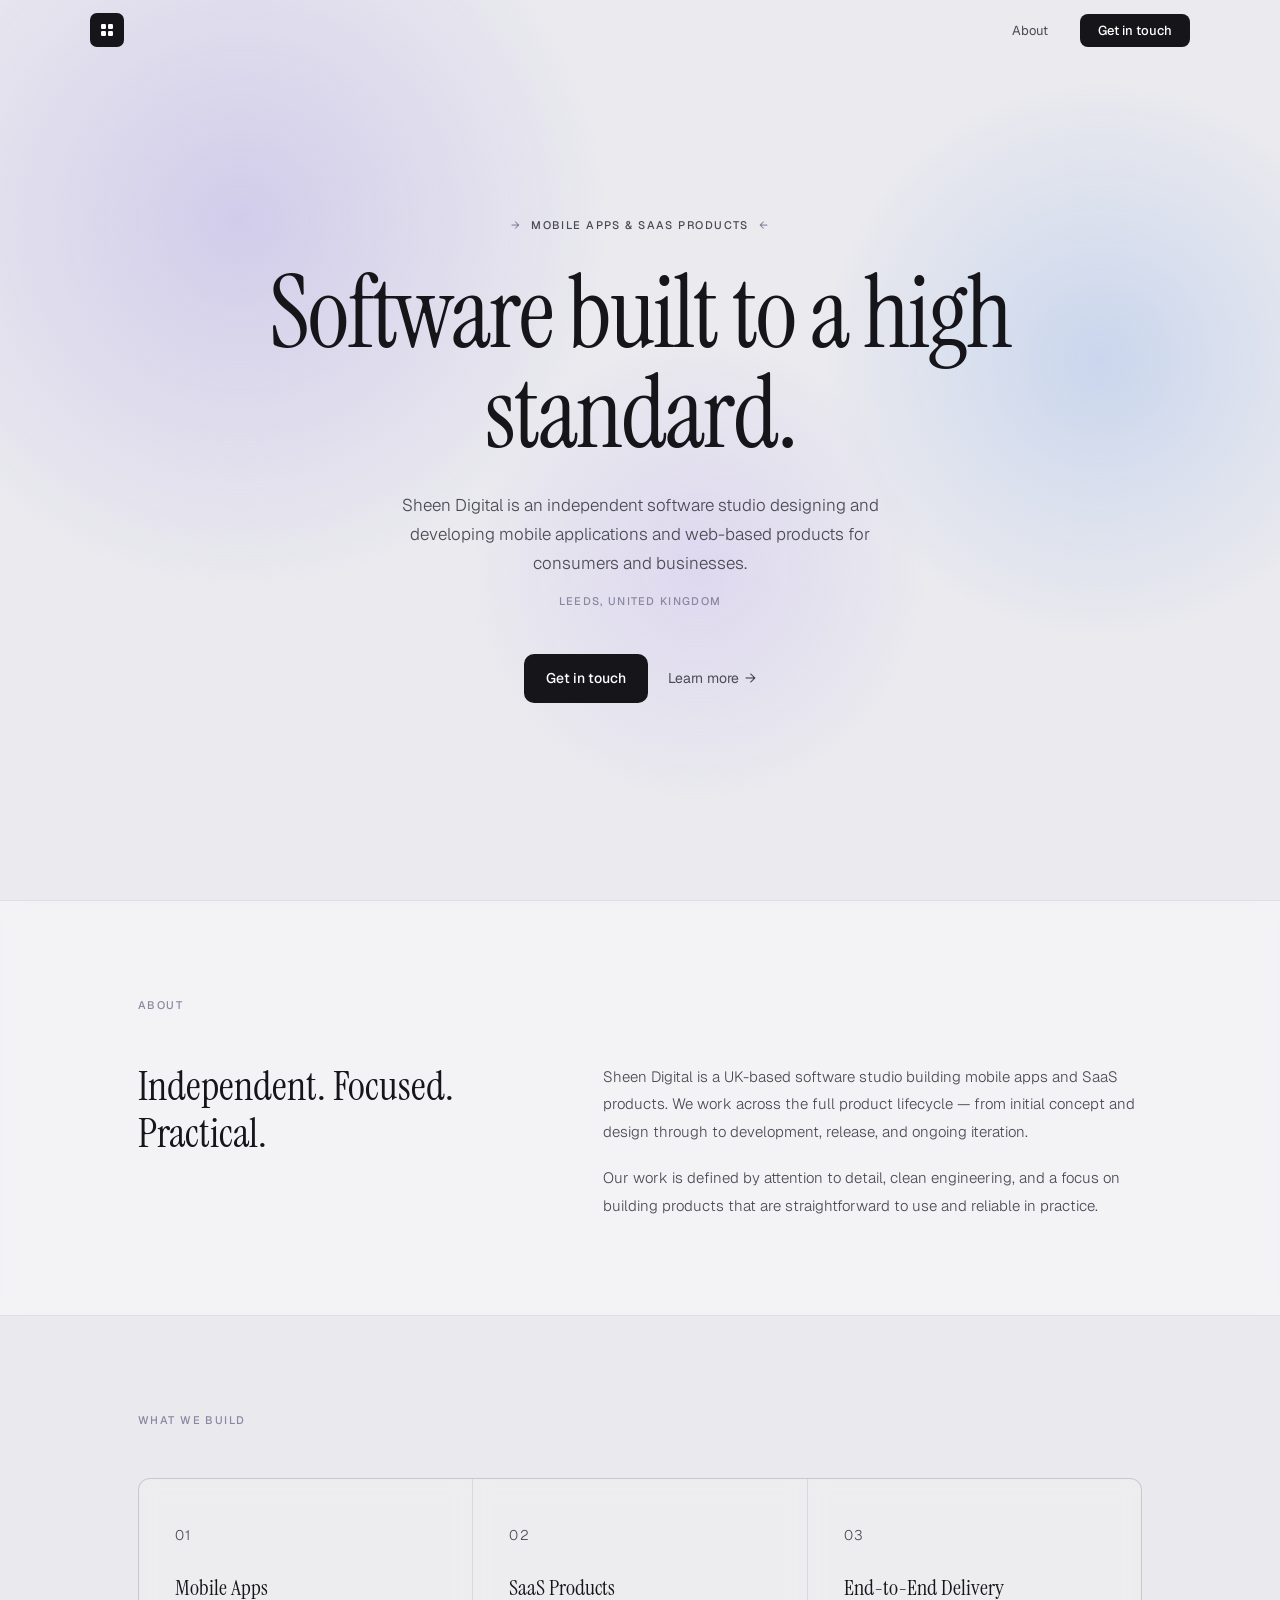
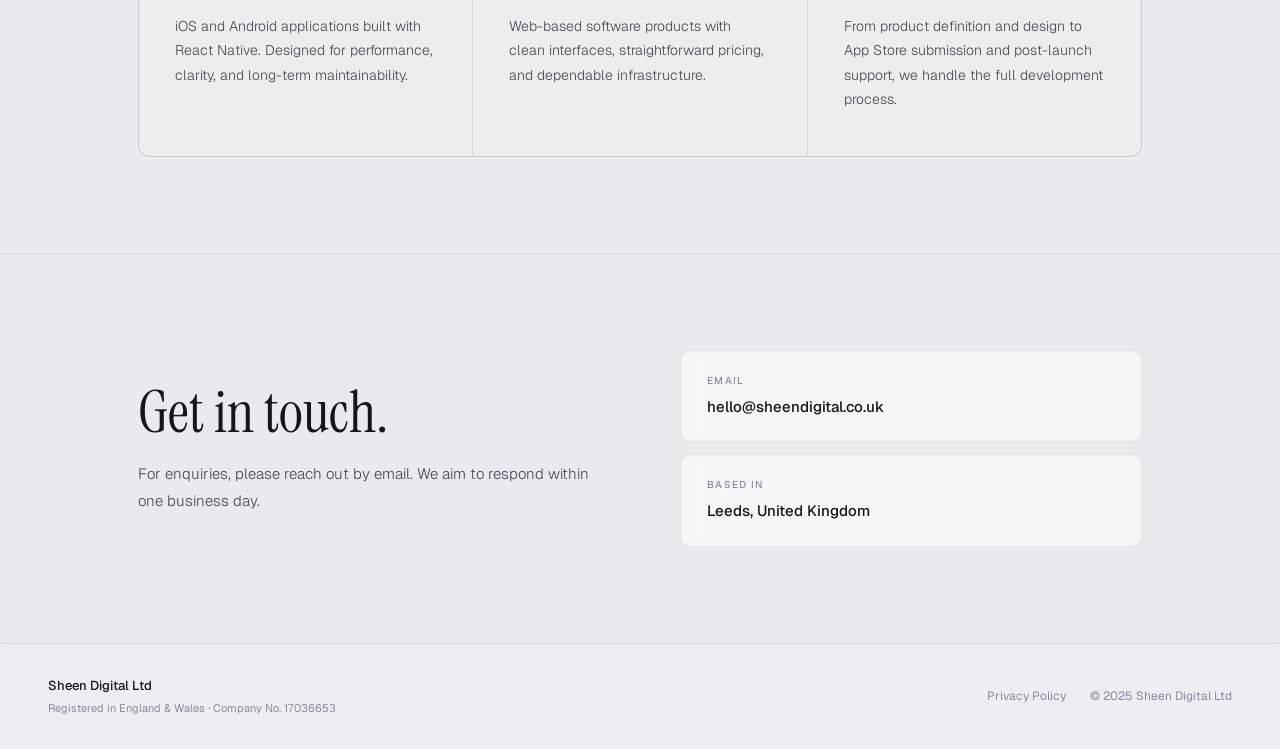
==== index.html @ 5488a58e "Initial commit: Sheen Digital company website and privacy policy Co-Authored-By: Claude Opus 4.6 <no" ====
<!doctype html>
<html lang="en">
  <head>
    <meta charset="UTF-8" />
    <meta name="viewport" content="width=device-width, initial-scale=1.0" />
    <title>Sheen Digital Ltd</title>
    <link rel="preconnect" href="https://fonts.googleapis.com" />
    <link rel="preconnect" href="https://fonts.gstatic.com" crossorigin />
    <link
      href="https://fonts.googleapis.com/css2?family=Instrument+Serif:ital@0;1&family=Geist:wght@300;400;500;600&display=swap"
      rel="stylesheet"
    />
    <style>
      *,
      *::before,
      *::after {
        box-sizing: border-box;
        margin: 0;
        padding: 0;
      }

      :root {
        --ink: #16161a;
        --ink-mid: #4a4a55;
        --ink-muted: #8888a0;
        --line: rgba(0, 0, 0, 0.08);
        --bg: #e9e9ee;
      }

      html {
        scroll-behavior: smooth;
      }

      body {
        font-family: "Geist", sans-serif;
        background: var(--bg);
        color: var(--ink);
        font-size: 16px;
        line-height: 1.6;
        -webkit-font-smoothing: antialiased;
        overflow-x: hidden;
      }

      /* ── GRADIENT BACKGROUND ── */
      .bg-canvas {
        position: fixed;
        inset: 0;
        z-index: 0;
        pointer-events: none;
        background: #eaeaef;
      }

      .bg-blob-1 {
        position: absolute;
        width: 800px;
        height: 800px;
        border-radius: 50%;
        background: radial-gradient(
          ellipse,
          rgba(185, 175, 230, 0.5) 0%,
          transparent 65%
        );
        top: -180px;
        left: -160px;
        filter: blur(1px);
      }

      .bg-blob-2 {
        position: absolute;
        width: 600px;
        height: 600px;
        border-radius: 50%;
        background: radial-gradient(
          ellipse,
          rgba(155, 185, 235, 0.4) 0%,
          transparent 65%
        );
        top: 60px;
        right: -120px;
        filter: blur(1px);
      }

      .bg-blob-3 {
        position: absolute;
        width: 500px;
        height: 500px;
        border-radius: 50%;
        background: radial-gradient(
          ellipse,
          rgba(195, 175, 240, 0.3) 0%,
          transparent 65%
        );
        bottom: 80px;
        left: 35%;
        filter: blur(1px);
      }

      /* ── PAGE WRAPPER ── */
      .page {
        position: relative;
        z-index: 1;
      }

      /* ── NAV ── */
      nav {
        position: fixed;
        top: 0;
        left: 0;
        right: 0;
        z-index: 100;
        display: flex;
        align-items: center;
        justify-content: center;
        height: 60px;
        padding: 0 48px;
      }

      .nav-inner {
        width: 100%;
        max-width: 1100px;
        display: flex;
        align-items: center;
        justify-content: space-between;
      }

      .nav-logo {
        display: flex;
        align-items: center;
        justify-content: center;
        width: 34px;
        height: 34px;
        background: var(--ink);
        border-radius: 7px;
        text-decoration: none;
        flex-shrink: 0;
      }

      .nav-logo svg {
        width: 14px;
        height: 14px;
        fill: white;
      }

      .nav-links {
        display: flex;
        align-items: center;
        gap: 32px;
        list-style: none;
      }

      .nav-links a {
        font-size: 13px;
        font-weight: 400;
        color: var(--ink-mid);
        text-decoration: none;
        transition: color 0.2s;
      }

      .nav-links a:hover {
        color: var(--ink);
      }

      .nav-cta {
        font-size: 13px !important;
        font-weight: 500 !important;
        color: white !important;
        background: var(--ink);
        padding: 8px 18px;
        border-radius: 8px;
        transition: background 0.2s !important;
      }

      .nav-cta:hover {
        background: #2d2d36 !important;
      }

      /* ── HERO ── */
      .hero {
        min-height: 100vh;
        display: flex;
        flex-direction: column;
        align-items: center;
        justify-content: center;
        text-align: center;
        padding: 80px 24px 60px;
      }

      .hero-eyebrow {
        display: inline-flex;
        align-items: center;
        gap: 10px;
        font-size: 11px;
        font-weight: 500;
        letter-spacing: 0.13em;
        text-transform: uppercase;
        color: var(--ink-mid);
        margin-bottom: 28px;
      }

      .eyebrow-arrow {
        color: var(--ink-muted);
      }

      .hero h1 {
        font-family: "Instrument Serif", serif;
        font-weight: 400;
        font-size: clamp(52px, 8.5vw, 100px);
        line-height: 1;
        letter-spacing: -0.02em;
        color: var(--ink);
        max-width: 780px;
        margin-bottom: 28px;
      }

      .hero-sub {
        font-size: 17px;
        font-weight: 300;
        color: var(--ink-mid);
        max-width: 500px;
        line-height: 1.72;
        margin-bottom: 14px;
      }

      .hero-tag {
        font-size: 11px;
        font-weight: 500;
        letter-spacing: 0.12em;
        text-transform: uppercase;
        color: var(--ink-muted);
        margin-bottom: 44px;
      }

      .hero-actions {
        display: flex;
        align-items: center;
        gap: 20px;
        flex-wrap: wrap;
        justify-content: center;
      }

      .btn-primary {
        display: inline-flex;
        align-items: center;
        gap: 10px;
        font-family: "Geist", sans-serif;
        font-size: 14px;
        font-weight: 500;
        color: white;
        background: var(--ink);
        padding: 13px 22px;
        border-radius: 10px;
        text-decoration: none;
        transition: background 0.2s;
      }

      .btn-primary:hover {
        background: #2d2d36;
      }

      .btn-ghost {
        display: inline-flex;
        align-items: center;
        gap: 6px;
        font-size: 14px;
        font-weight: 400;
        color: var(--ink-mid);
        text-decoration: none;
        transition: color 0.2s;
      }

      .btn-ghost::after {
        content: "→";
        transition: transform 0.2s;
      }

      .btn-ghost:hover {
        color: var(--ink);
      }
      .btn-ghost:hover::after {
        transform: translateX(3px);
      }

      /* ── SHARED ── */
      .section-wrap {
        max-width: 1100px;
        margin: 0 auto;
        padding: 96px 48px;
      }

      .section-tag {
        font-size: 11px;
        font-weight: 500;
        letter-spacing: 0.13em;
        text-transform: uppercase;
        color: var(--ink-muted);
        margin-bottom: 48px;
      }

      /* ── ABOUT ── */
      .about-band {
        background: rgba(255, 255, 255, 0.45);
        border-top: 1px solid var(--line);
        border-bottom: 1px solid var(--line);
        backdrop-filter: blur(10px);
      }

      .about-grid {
        display: grid;
        grid-template-columns: 5fr 7fr;
        gap: 80px;
        align-items: start;
      }

      .about-grid h2 {
        font-family: "Instrument Serif", serif;
        font-weight: 400;
        font-size: clamp(28px, 3.2vw, 42px);
        line-height: 1.15;
        color: var(--ink);
      }

      .about-body p {
        font-size: 15px;
        font-weight: 300;
        color: var(--ink-mid);
        line-height: 1.85;
        margin-bottom: 18px;
      }

      .about-body p:last-child {
        margin-bottom: 0;
      }

      /* ── SERVICES ── */
      .services-grid {
        display: grid;
        grid-template-columns: repeat(3, 1fr);
        gap: 1px;
        background: rgba(0, 0, 0, 0.07);
        border: 1px solid rgba(0, 0, 0, 0.07);
        border-radius: 12px;
        overflow: hidden;
        margin-top: 44px;
      }

      .service-card {
        background: rgba(255, 255, 255, 0.55);
        padding: 44px 36px;
        transition: background 0.25s;
        backdrop-filter: blur(8px);
      }

      .service-card:hover {
        background: rgba(255, 255, 255, 0.82);
      }

      .service-num {
        font-size: 11px;
        font-weight: 500;
        letter-spacing: 0.1em;
        color: var(--ink-muted);
        margin-bottom: 28px;
      }

      .service-card h3 {
        font-family: "Instrument Serif", serif;
        font-weight: 400;
        font-size: 22px;
        color: var(--ink);
        margin-bottom: 12px;
        line-height: 1.2;
      }

      .service-card p {
        font-size: 14px;
        font-weight: 300;
        color: var(--ink-mid);
        line-height: 1.75;
      }

      /* ── CONTACT ── */
      .contact-band {
        border-top: 1px solid var(--line);
      }

      .contact-inner {
        max-width: 1100px;
        margin: 0 auto;
        padding: 96px 48px;
        display: grid;
        grid-template-columns: 1fr 1fr;
        gap: 80px;
        align-items: center;
      }

      .contact-left h2 {
        font-family: "Instrument Serif", serif;
        font-weight: 400;
        font-size: clamp(36px, 4.5vw, 58px);
        line-height: 1.05;
        color: var(--ink);
        margin-bottom: 18px;
      }

      .contact-left p {
        font-size: 15px;
        font-weight: 300;
        color: var(--ink-mid);
        line-height: 1.75;
      }

      .contact-cards {
        display: flex;
        flex-direction: column;
        gap: 12px;
      }

      .contact-card {
        background: rgba(255, 255, 255, 0.6);
        border: 1px solid var(--line);
        border-radius: 10px;
        padding: 22px 26px;
        backdrop-filter: blur(8px);
      }

      .contact-card-label {
        font-size: 10px;
        font-weight: 500;
        letter-spacing: 0.13em;
        text-transform: uppercase;
        color: var(--ink-muted);
        margin-bottom: 5px;
      }

      .contact-card-value {
        font-size: 15px;
        font-weight: 500;
        color: var(--ink);
        text-decoration: none;
        transition: color 0.2s;
      }

      .contact-card-value:hover {
        color: var(--ink-mid);
      }

      /* ── FOOTER ── */
      footer {
        border-top: 1px solid var(--line);
        padding: 32px 48px;
        display: flex;
        align-items: center;
        justify-content: space-between;
        gap: 20px;
        flex-wrap: wrap;
        background: rgba(255, 255, 255, 0.25);
        backdrop-filter: blur(8px);
      }

      .footer-left {
        display: flex;
        flex-direction: column;
        gap: 3px;
      }

      .footer-name {
        font-size: 13px;
        font-weight: 500;
        color: var(--ink);
      }

      .footer-reg {
        font-size: 11px;
        color: var(--ink-muted);
      }

      .footer-right {
        display: flex;
        align-items: center;
        gap: 24px;
      }

      .footer-right a {
        font-size: 12px;
        color: var(--ink-muted);
        text-decoration: none;
        transition: color 0.2s;
      }

      .footer-right a:hover {
        color: var(--ink);
      }

      .footer-copy {
        font-size: 12px;
        color: var(--ink-muted);
      }

      /* ── ANIMATIONS ── */
      @keyframes fadeUp {
        from {
          opacity: 0;
          transform: translateY(14px);
        }
        to {
          opacity: 1;
          transform: translateY(0);
        }
      }

      .hero-eyebrow {
        animation: fadeUp 0.55s ease both 0s;
      }
      .hero h1 {
        animation: fadeUp 0.55s ease both 0.1s;
      }
      .hero-sub {
        animation: fadeUp 0.55s ease both 0.2s;
      }
      .hero-tag {
        animation: fadeUp 0.55s ease both 0.25s;
      }
      .hero-actions {
        animation: fadeUp 0.55s ease both 0.3s;
      }

      /* ── RESPONSIVE ── */
      @media (max-width: 800px) {
        nav {
          padding: 0 20px;
        }
        .nav-links li:not(:last-child) {
          display: none;
        }

        .section-wrap {
          padding: 68px 24px;
        }

        .about-grid {
          grid-template-columns: 1fr;
          gap: 28px;
        }

        .services-grid {
          grid-template-columns: 1fr;
          border-radius: 10px;
        }

        .contact-inner {
          grid-template-columns: 1fr;
          gap: 36px;
          padding: 68px 24px;
        }

        footer {
          padding: 28px 24px;
          flex-direction: column;
          align-items: flex-start;
        }
      }
    </style>
  </head>
  <body>
    <!-- GRADIENT BACKGROUND -->
    <div class="bg-canvas">
      <div class="bg-blob-1"></div>
      <div class="bg-blob-2"></div>
      <div class="bg-blob-3"></div>
    </div>

    <div class="page">
      <!-- NAV -->
      <nav>
        <div class="nav-inner">
          <a href="#" class="nav-logo" aria-label="Sheen Digital">
            <svg viewBox="0 0 14 14" xmlns="http://www.w3.org/2000/svg">
              <rect x="1" y="1" width="5" height="5" rx="1.2" />
              <rect x="8" y="1" width="5" height="5" rx="1.2" />
              <rect x="1" y="8" width="5" height="5" rx="1.2" />
              <rect x="8" y="8" width="5" height="5" rx="1.2" />
            </svg>
          </a>
          <ul class="nav-links">
            <li><a href="#about">About</a></li>
            <li><a href="#contact" class="nav-cta">Get in touch</a></li>
          </ul>
        </div>
      </nav>

      <!-- HERO -->
      <section class="hero">
        <p class="hero-eyebrow">
          <span class="eyebrow-arrow">→</span>
          Mobile Apps &amp; SaaS Products
          <span class="eyebrow-arrow">←</span>
        </p>
        <h1>Software built to a high standard.</h1>
        <p class="hero-sub">
          Sheen Digital is an independent software studio designing and
          developing mobile applications and web-based products for consumers
          and businesses.
        </p>
        <p class="hero-tag">Leeds, United Kingdom</p>
        <div class="hero-actions">
          <a href="#contact" class="btn-primary">Get in touch</a>
          <a href="#about" class="btn-ghost">Learn more</a>
        </div>
      </section>

      <!-- ABOUT -->
      <div class="about-band" id="about">
        <div class="section-wrap">
          <p class="section-tag">About</p>
          <div class="about-grid">
            <h2>Independent. Focused. Practical.</h2>
            <div class="about-body">
              <p>
                Sheen Digital is a UK-based software studio building mobile apps
                and SaaS products. We work across the full product lifecycle —
                from initial concept and design through to development, release,
                and ongoing iteration.
              </p>
              <p>
                Our work is defined by attention to detail, clean engineering,
                and a focus on building products that are straightforward to use
                and reliable in practice.
              </p>
            </div>
          </div>
        </div>
      </div>

      <!-- SERVICES -->
      <div class="section-wrap">
        <p class="section-tag">What we build</p>
        <div class="services-grid">
          <div class="service-card">
            <p class="service-num">01</p>
            <h3>Mobile Apps</h3>
            <p>
              iOS and Android applications built with React Native. Designed for
              performance, clarity, and long-term maintainability.
            </p>
          </div>
          <div class="service-card">
            <p class="service-num">02</p>
            <h3>SaaS Products</h3>
            <p>
              Web-based software products with clean interfaces, straightforward
              pricing, and dependable infrastructure.
            </p>
          </div>
          <div class="service-card">
            <p class="service-num">03</p>
            <h3>End-to-End Delivery</h3>
            <p>
              From product definition and design to App Store submission and
              post-launch support, we handle the full development process.
            </p>
          </div>
        </div>
      </div>

      <!-- CONTACT -->
      <div class="contact-band" id="contact">
        <div class="contact-inner">
          <div class="contact-left">
            <h2>Get in touch.</h2>
            <p>
              For enquiries, please reach out by email. We aim to respond within
              one business day.
            </p>
          </div>
          <div class="contact-cards">
            <div class="contact-card">
              <p class="contact-card-label">Email</p>
              <a
                href="mailto:hello@sheendigital.co.uk"
                class="contact-card-value"
                >hello@sheendigital.co.uk</a
              >
            </div>
            <div class="contact-card">
              <p class="contact-card-label">Based in</p>
              <span class="contact-card-value">Leeds, United Kingdom</span>
            </div>
          </div>
        </div>
      </div>

      <!-- FOOTER -->
      <footer>
        <div class="footer-left">
          <span class="footer-name">Sheen Digital Ltd</span>
          <span class="footer-reg"
            >Registered in England &amp; Wales &middot; Company No.
            17036653</span
          >
        </div>
        <div class="footer-right">
          <a href="privacy-policy.html">Privacy Policy</a>
          <span class="footer-copy">&copy; 2025 Sheen Digital Ltd</span>
        </div>
      </footer>
    </div>
  </body>
</html>
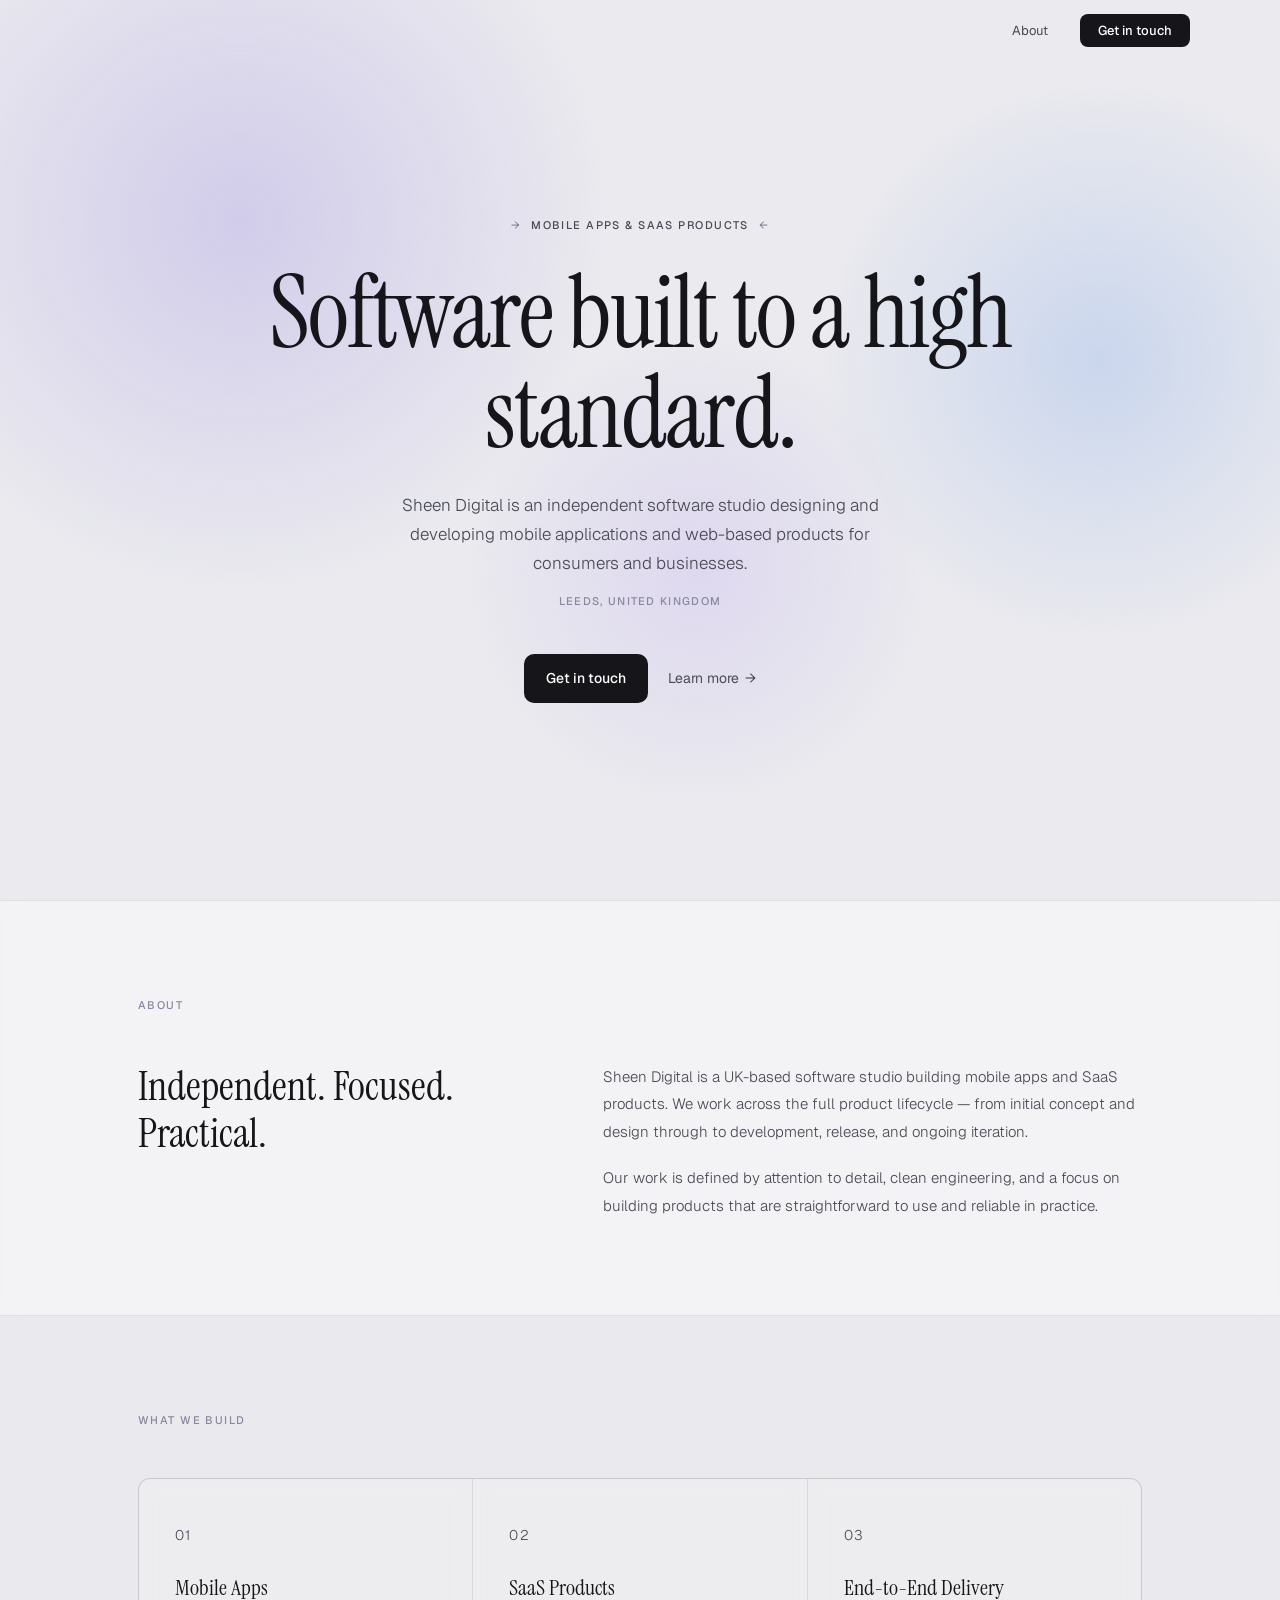
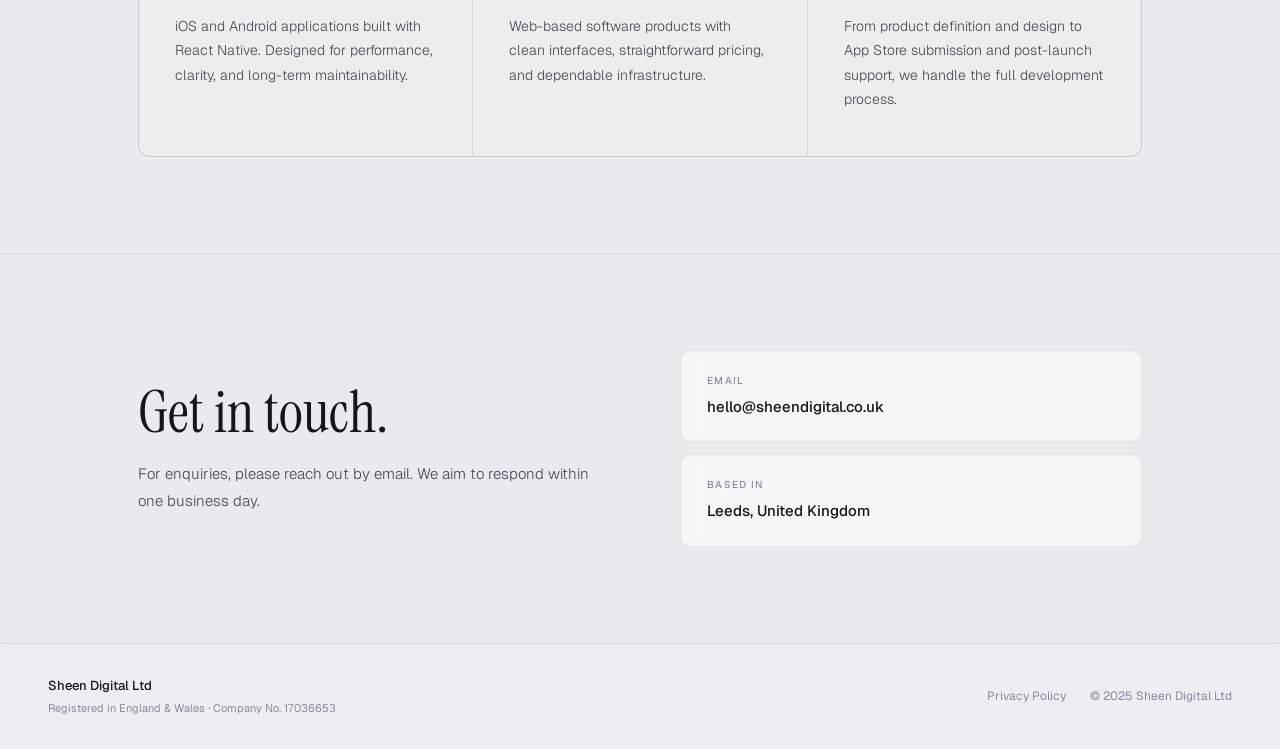
==== commit 62f07771: "Remove nav logo icon and align nav links to the right Co-Authored-By: Claude Opus 4.6 <noreply@anthr" ====
--- a/index.html
+++ b/index.html
@@ -120,25 +120,7 @@
         max-width: 1100px;
         display: flex;
         align-items: center;
-        justify-content: space-between;
-      }
-
-      .nav-logo {
-        display: flex;
-        align-items: center;
-        justify-content: center;
-        width: 34px;
-        height: 34px;
-        background: var(--ink);
-        border-radius: 7px;
-        text-decoration: none;
-        flex-shrink: 0;
-      }
-
-      .nav-logo svg {
-        width: 14px;
-        height: 14px;
-        fill: white;
+        justify-content: flex-end;
       }
 
       .nav-links {
@@ -573,14 +555,6 @@
       <!-- NAV -->
       <nav>
         <div class="nav-inner">
-          <a href="#" class="nav-logo" aria-label="Sheen Digital">
-            <svg viewBox="0 0 14 14" xmlns="http://www.w3.org/2000/svg">
-              <rect x="1" y="1" width="5" height="5" rx="1.2" />
-              <rect x="8" y="1" width="5" height="5" rx="1.2" />
-              <rect x="1" y="8" width="5" height="5" rx="1.2" />
-              <rect x="8" y="8" width="5" height="5" rx="1.2" />
-            </svg>
-          </a>
           <ul class="nav-links">
             <li><a href="#about">About</a></li>
             <li><a href="#contact" class="nav-cta">Get in touch</a></li>
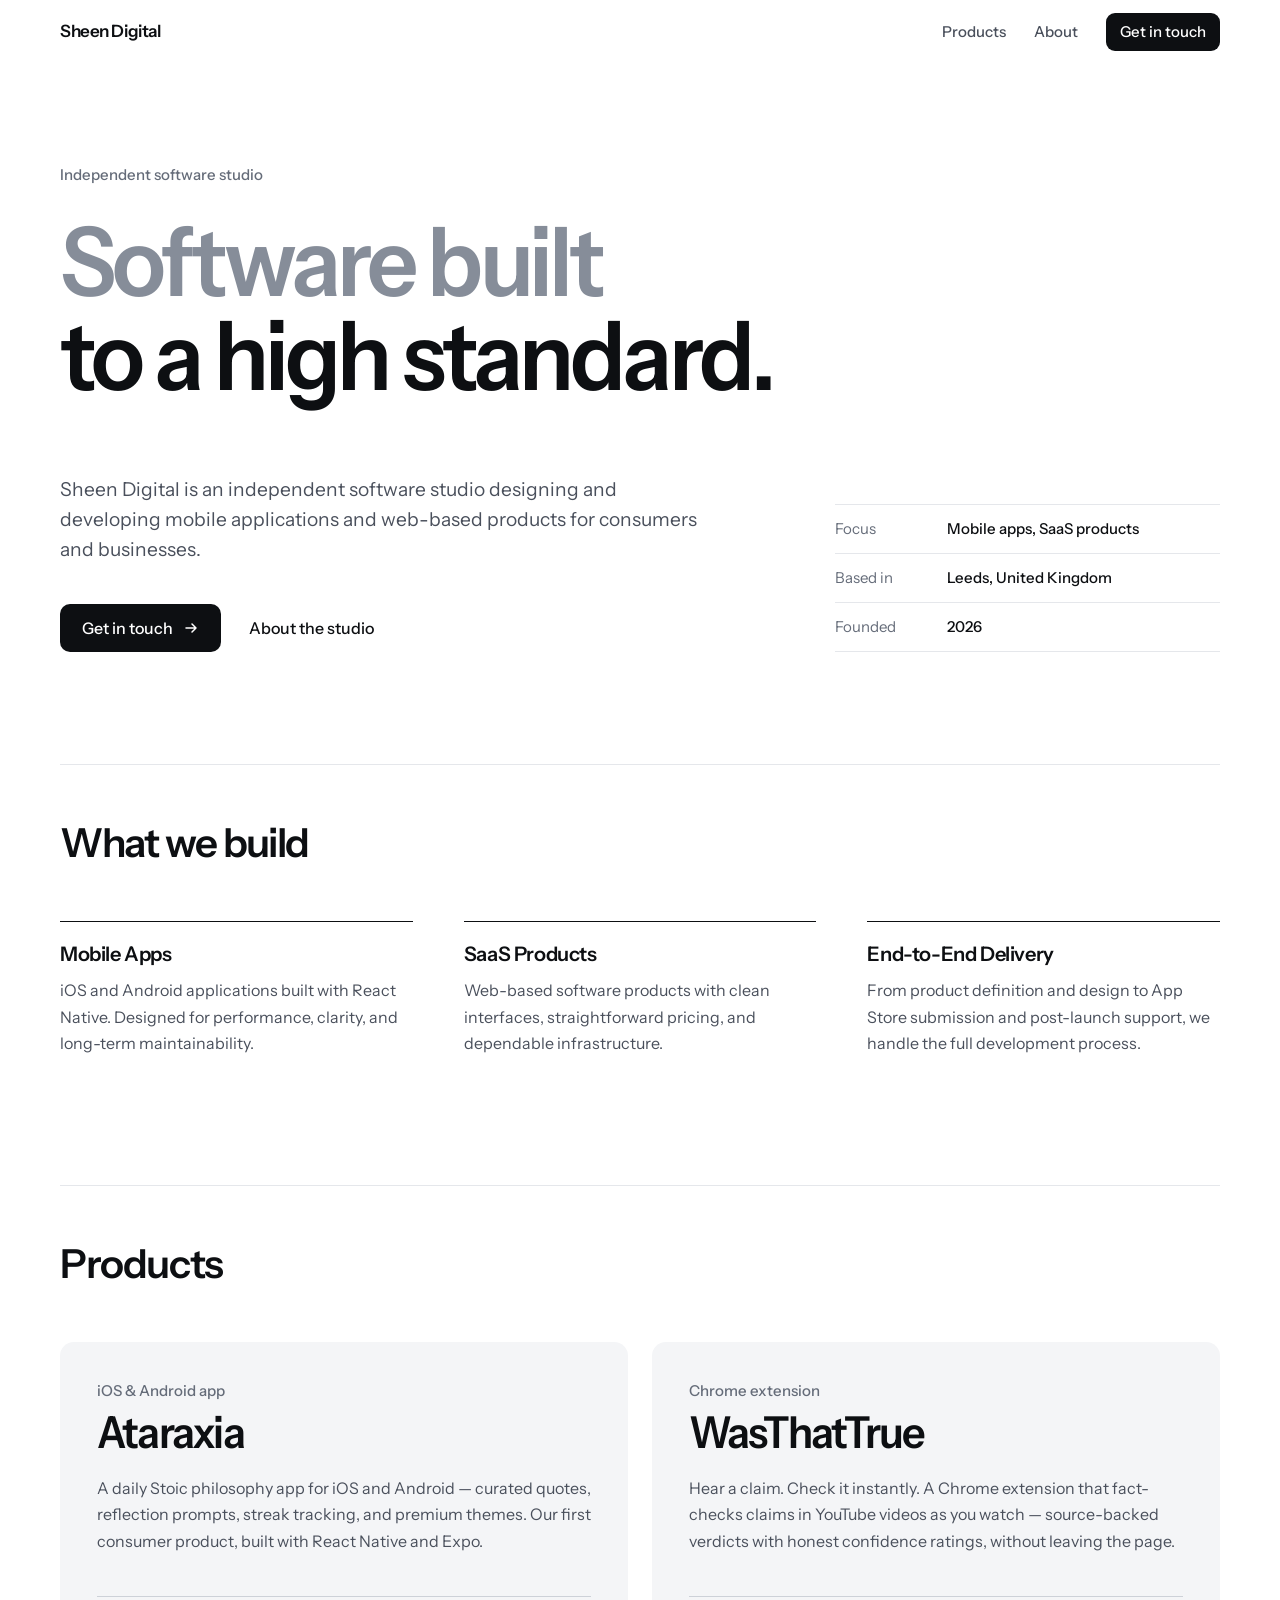
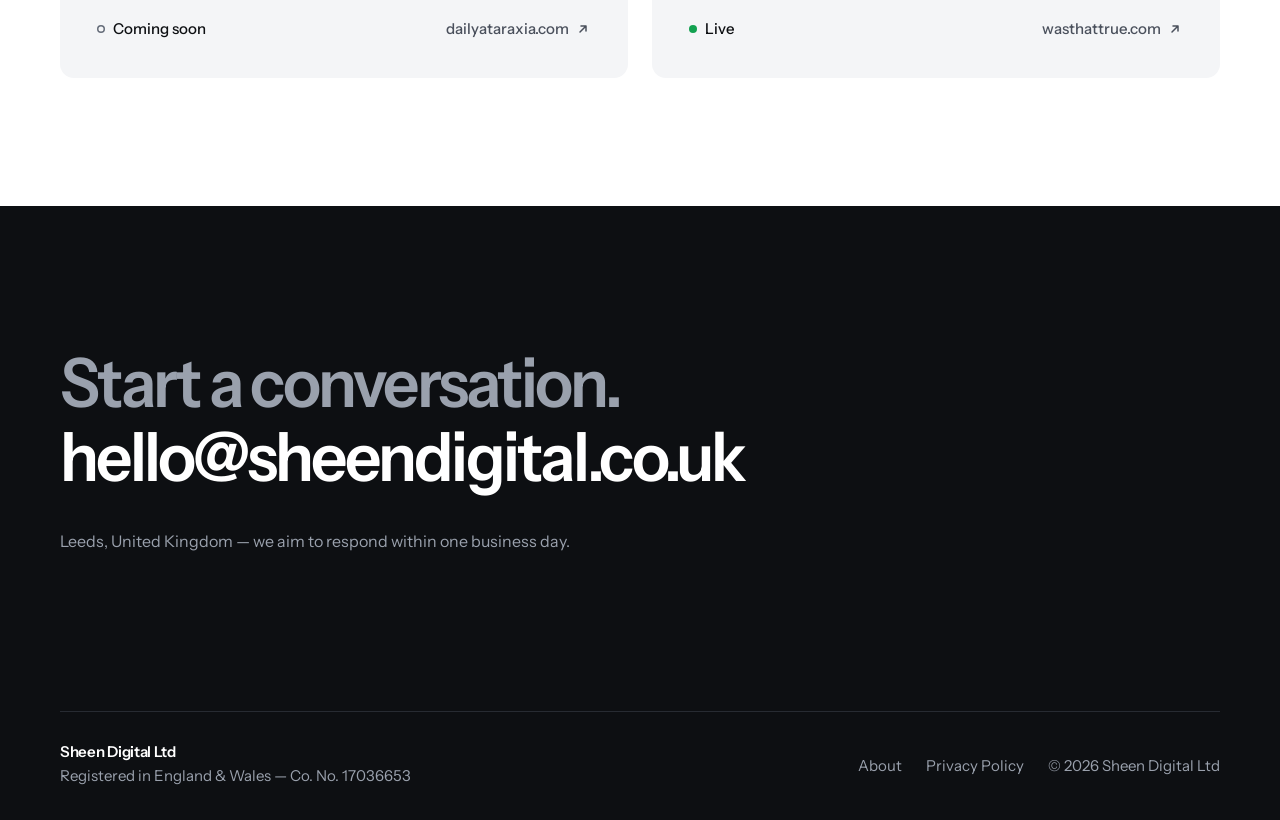
==== commit c00a94d8: "Redesign site with a monochrome typographic system Replace the dark brass/serif treatment with a lig" ====
--- a/index.html
+++ b/index.html
@@ -3,680 +3,202 @@
   <head>
     <meta charset="UTF-8" />
     <meta name="viewport" content="width=device-width, initial-scale=1.0" />
-    <title>Sheen Digital Ltd</title>
+    <title>Sheen Digital — Independent Software Studio, Leeds</title>
+    <meta
+      name="description"
+      content="Sheen Digital is an independent software studio in Leeds, UK, designing and developing mobile applications and SaaS products to a high standard."
+    />
+    <meta name="color-scheme" content="light dark" />
+    <meta name="theme-color" content="#ffffff" media="(prefers-color-scheme: light)" />
+    <meta name="theme-color" content="#0b0c0e" media="(prefers-color-scheme: dark)" />
+    <link
+      rel="icon"
+      href="data:image/svg+xml,%3Csvg xmlns='http://www.w3.org/2000/svg' viewBox='0 0 64 64'%3E%3Crect width='64' height='64' rx='14' fill='%230d0f12'/%3E%3Ctext x='32' y='46' font-family='Helvetica,Arial,sans-serif' font-weight='700' font-size='40' fill='%23fff' text-anchor='middle'%3ES%3C/text%3E%3C/svg%3E"
+    />
     <link rel="preconnect" href="https://fonts.googleapis.com" />
     <link rel="preconnect" href="https://fonts.gstatic.com" crossorigin />
     <link
-      href="https://fonts.googleapis.com/css2?family=Instrument+Serif:ital@0;1&family=Geist:wght@300;400;500;600&display=swap"
+      href="https://fonts.googleapis.com/css2?family=Instrument+Sans:wdth,wght@75..100,400..700&display=swap"
       rel="stylesheet"
     />
-    <style>
-      *,
-      *::before,
-      *::after {
-        box-sizing: border-box;
-        margin: 0;
-        padding: 0;
-      }
-
-      :root {
-        --ink: #16161a;
-        --ink-mid: #4a4a55;
-        --ink-muted: #8888a0;
-        --line: rgba(0, 0, 0, 0.08);
-        --bg: #e9e9ee;
-      }
-
-      html {
-        scroll-behavior: smooth;
-      }
-
-      body {
-        font-family: "Geist", sans-serif;
-        background: var(--bg);
-        color: var(--ink);
-        font-size: 16px;
-        line-height: 1.6;
-        -webkit-font-smoothing: antialiased;
-        overflow-x: hidden;
-      }
-
-      /* ── GRADIENT BACKGROUND ── */
-      .bg-canvas {
-        position: fixed;
-        inset: 0;
-        z-index: 0;
-        pointer-events: none;
-        background: #eaeaef;
-      }
-
-      .bg-blob-1 {
-        position: absolute;
-        width: 800px;
-        height: 800px;
-        border-radius: 50%;
-        background: radial-gradient(
-          ellipse,
-          rgba(185, 175, 230, 0.5) 0%,
-          transparent 65%
-        );
-        top: -180px;
-        left: -160px;
-        filter: blur(1px);
-      }
-
-      .bg-blob-2 {
-        position: absolute;
-        width: 600px;
-        height: 600px;
-        border-radius: 50%;
-        background: radial-gradient(
-          ellipse,
-          rgba(155, 185, 235, 0.4) 0%,
-          transparent 65%
-        );
-        top: 60px;
-        right: -120px;
-        filter: blur(1px);
-      }
-
-      .bg-blob-3 {
-        position: absolute;
-        width: 500px;
-        height: 500px;
-        border-radius: 50%;
-        background: radial-gradient(
-          ellipse,
-          rgba(195, 175, 240, 0.3) 0%,
-          transparent 65%
-        );
-        bottom: 80px;
-        left: 35%;
-        filter: blur(1px);
-      }
-
-      /* ── PAGE WRAPPER ── */
-      .page {
-        position: relative;
-        z-index: 1;
-      }
-
-      /* ── NAV ── */
-      nav {
-        position: fixed;
-        top: 0;
-        left: 0;
-        right: 0;
-        z-index: 100;
-        display: flex;
-        align-items: center;
-        justify-content: center;
-        height: 60px;
-        padding: 0 48px;
-      }
-
-      .nav-inner {
-        width: 100%;
-        max-width: 1100px;
-        display: flex;
-        align-items: center;
-        justify-content: flex-end;
-      }
-
-      .nav-links {
-        display: flex;
-        align-items: center;
-        gap: 32px;
-        list-style: none;
-      }
-
-      .nav-links a {
-        font-size: 13px;
-        font-weight: 400;
-        color: var(--ink-mid);
-        text-decoration: none;
-        transition: color 0.2s;
-      }
-
-      .nav-links a:hover {
-        color: var(--ink);
-      }
-
-      .nav-cta {
-        font-size: 13px !important;
-        font-weight: 500 !important;
-        color: white !important;
-        background: var(--ink);
-        padding: 8px 18px;
-        border-radius: 8px;
-        transition: background 0.2s !important;
-      }
-
-      .nav-cta:hover {
-        background: #2d2d36 !important;
-      }
-
-      /* ── HERO ── */
-      .hero {
-        min-height: 100vh;
-        display: flex;
-        flex-direction: column;
-        align-items: center;
-        justify-content: center;
-        text-align: center;
-        padding: 80px 24px 60px;
-      }
-
-      .hero-eyebrow {
-        display: inline-flex;
-        align-items: center;
-        gap: 10px;
-        font-size: 11px;
-        font-weight: 500;
-        letter-spacing: 0.13em;
-        text-transform: uppercase;
-        color: var(--ink-mid);
-        margin-bottom: 28px;
-      }
-
-      .eyebrow-arrow {
-        color: var(--ink-muted);
-      }
-
-      .hero h1 {
-        font-family: "Instrument Serif", serif;
-        font-weight: 400;
-        font-size: clamp(52px, 8.5vw, 100px);
-        line-height: 1;
-        letter-spacing: -0.02em;
-        color: var(--ink);
-        max-width: 780px;
-        margin-bottom: 28px;
-      }
-
-      .hero-sub {
-        font-size: 17px;
-        font-weight: 300;
-        color: var(--ink-mid);
-        max-width: 500px;
-        line-height: 1.72;
-        margin-bottom: 14px;
-      }
-
-      .hero-tag {
-        font-size: 11px;
-        font-weight: 500;
-        letter-spacing: 0.12em;
-        text-transform: uppercase;
-        color: var(--ink-muted);
-        margin-bottom: 44px;
-      }
-
-      .hero-actions {
-        display: flex;
-        align-items: center;
-        gap: 20px;
-        flex-wrap: wrap;
-        justify-content: center;
-      }
-
-      .btn-primary {
-        display: inline-flex;
-        align-items: center;
-        gap: 10px;
-        font-family: "Geist", sans-serif;
-        font-size: 14px;
-        font-weight: 500;
-        color: white;
-        background: var(--ink);
-        padding: 13px 22px;
-        border-radius: 10px;
-        text-decoration: none;
-        transition: background 0.2s;
-      }
-
-      .btn-primary:hover {
-        background: #2d2d36;
-      }
-
-      .btn-ghost {
-        display: inline-flex;
-        align-items: center;
-        gap: 6px;
-        font-size: 14px;
-        font-weight: 400;
-        color: var(--ink-mid);
-        text-decoration: none;
-        transition: color 0.2s;
-      }
-
-      .btn-ghost::after {
-        content: "→";
-        transition: transform 0.2s;
-      }
-
-      .btn-ghost:hover {
-        color: var(--ink);
-      }
-      .btn-ghost:hover::after {
-        transform: translateX(3px);
-      }
-
-      /* ── SHARED ── */
-      .section-wrap {
-        max-width: 1100px;
-        margin: 0 auto;
-        padding: 96px 48px;
-      }
-
-      .section-tag {
-        font-size: 11px;
-        font-weight: 500;
-        letter-spacing: 0.13em;
-        text-transform: uppercase;
-        color: var(--ink-muted);
-        margin-bottom: 48px;
-      }
-
-      /* ── ABOUT ── */
-      .about-band {
-        background: rgba(255, 255, 255, 0.45);
-        border-top: 1px solid var(--line);
-        border-bottom: 1px solid var(--line);
-        backdrop-filter: blur(10px);
-      }
-
-      .about-grid {
-        display: grid;
-        grid-template-columns: 5fr 7fr;
-        gap: 80px;
-        align-items: start;
-      }
-
-      .about-grid h2 {
-        font-family: "Instrument Serif", serif;
-        font-weight: 400;
-        font-size: clamp(28px, 3.2vw, 42px);
-        line-height: 1.15;
-        color: var(--ink);
-      }
-
-      .about-body p {
-        font-size: 15px;
-        font-weight: 300;
-        color: var(--ink-mid);
-        line-height: 1.85;
-        margin-bottom: 18px;
-      }
-
-      .about-body p:last-child {
-        margin-bottom: 0;
-      }
-
-      /* ── SERVICES ── */
-      .services-grid {
-        display: grid;
-        grid-template-columns: repeat(3, 1fr);
-        gap: 1px;
-        background: rgba(0, 0, 0, 0.07);
-        border: 1px solid rgba(0, 0, 0, 0.07);
-        border-radius: 12px;
-        overflow: hidden;
-        margin-top: 44px;
-      }
-
-      .service-card {
-        background: rgba(255, 255, 255, 0.55);
-        padding: 44px 36px;
-        transition: background 0.25s;
-        backdrop-filter: blur(8px);
-      }
-
-      .service-card:hover {
-        background: rgba(255, 255, 255, 0.82);
-      }
-
-      .service-num {
-        font-size: 11px;
-        font-weight: 500;
-        letter-spacing: 0.1em;
-        color: var(--ink-muted);
-        margin-bottom: 28px;
-      }
-
-      .service-card h3 {
-        font-family: "Instrument Serif", serif;
-        font-weight: 400;
-        font-size: 22px;
-        color: var(--ink);
-        margin-bottom: 12px;
-        line-height: 1.2;
-      }
-
-      .service-card p {
-        font-size: 14px;
-        font-weight: 300;
-        color: var(--ink-mid);
-        line-height: 1.75;
-      }
-
-      /* ── CONTACT ── */
-      .contact-band {
-        border-top: 1px solid var(--line);
-      }
-
-      .contact-inner {
-        max-width: 1100px;
-        margin: 0 auto;
-        padding: 96px 48px;
-        display: grid;
-        grid-template-columns: 1fr 1fr;
-        gap: 80px;
-        align-items: center;
-      }
-
-      .contact-left h2 {
-        font-family: "Instrument Serif", serif;
-        font-weight: 400;
-        font-size: clamp(36px, 4.5vw, 58px);
-        line-height: 1.05;
-        color: var(--ink);
-        margin-bottom: 18px;
-      }
-
-      .contact-left p {
-        font-size: 15px;
-        font-weight: 300;
-        color: var(--ink-mid);
-        line-height: 1.75;
-      }
-
-      .contact-cards {
-        display: flex;
-        flex-direction: column;
-        gap: 12px;
-      }
-
-      .contact-card {
-        background: rgba(255, 255, 255, 0.6);
-        border: 1px solid var(--line);
-        border-radius: 10px;
-        padding: 22px 26px;
-        backdrop-filter: blur(8px);
-      }
-
-      .contact-card-label {
-        font-size: 10px;
-        font-weight: 500;
-        letter-spacing: 0.13em;
-        text-transform: uppercase;
-        color: var(--ink-muted);
-        margin-bottom: 5px;
-      }
-
-      .contact-card-value {
-        font-size: 15px;
-        font-weight: 500;
-        color: var(--ink);
-        text-decoration: none;
-        transition: color 0.2s;
-      }
-
-      .contact-card-value:hover {
-        color: var(--ink-mid);
-      }
-
-      /* ── FOOTER ── */
-      footer {
-        border-top: 1px solid var(--line);
-        padding: 32px 48px;
-        display: flex;
-        align-items: center;
-        justify-content: space-between;
-        gap: 20px;
-        flex-wrap: wrap;
-        background: rgba(255, 255, 255, 0.25);
-        backdrop-filter: blur(8px);
-      }
-
-      .footer-left {
-        display: flex;
-        flex-direction: column;
-        gap: 3px;
-      }
-
-      .footer-name {
-        font-size: 13px;
-        font-weight: 500;
-        color: var(--ink);
-      }
-
-      .footer-reg {
-        font-size: 11px;
-        color: var(--ink-muted);
-      }
-
-      .footer-right {
-        display: flex;
-        align-items: center;
-        gap: 24px;
-      }
-
-      .footer-right a {
-        font-size: 12px;
-        color: var(--ink-muted);
-        text-decoration: none;
-        transition: color 0.2s;
-      }
-
-      .footer-right a:hover {
-        color: var(--ink);
-      }
-
-      .footer-copy {
-        font-size: 12px;
-        color: var(--ink-muted);
-      }
-
-      /* ── ANIMATIONS ── */
-      @keyframes fadeUp {
-        from {
-          opacity: 0;
-          transform: translateY(14px);
-        }
-        to {
-          opacity: 1;
-          transform: translateY(0);
-        }
-      }
-
-      .hero-eyebrow {
-        animation: fadeUp 0.55s ease both 0s;
-      }
-      .hero h1 {
-        animation: fadeUp 0.55s ease both 0.1s;
-      }
-      .hero-sub {
-        animation: fadeUp 0.55s ease both 0.2s;
-      }
-      .hero-tag {
-        animation: fadeUp 0.55s ease both 0.25s;
-      }
-      .hero-actions {
-        animation: fadeUp 0.55s ease both 0.3s;
-      }
-
-      /* ── RESPONSIVE ── */
-      @media (max-width: 800px) {
-        nav {
-          padding: 0 20px;
-        }
-        .nav-links li:not(:last-child) {
-          display: none;
-        }
-
-        .section-wrap {
-          padding: 68px 24px;
-        }
-
-        .about-grid {
-          grid-template-columns: 1fr;
-          gap: 28px;
-        }
-
-        .services-grid {
-          grid-template-columns: 1fr;
-          border-radius: 10px;
-        }
-
-        .contact-inner {
-          grid-template-columns: 1fr;
-          gap: 36px;
-          padding: 68px 24px;
-        }
-
-        footer {
-          padding: 28px 24px;
-          flex-direction: column;
-          align-items: flex-start;
-        }
-      }
-    </style>
+    <link rel="stylesheet" href="styles.css" />
   </head>
   <body>
-    <!-- GRADIENT BACKGROUND -->
-    <div class="bg-canvas">
-      <div class="bg-blob-1"></div>
-      <div class="bg-blob-2"></div>
-      <div class="bg-blob-3"></div>
-    </div>
-
-    <div class="page">
-      <!-- NAV -->
-      <nav>
-        <div class="nav-inner">
-          <ul class="nav-links">
-            <li><a href="#about">About</a></li>
-            <li><a href="#contact" class="nav-cta">Get in touch</a></li>
-          </ul>
-        </div>
-      </nav>
-
+    <a class="skip-link" href="#main">Skip to content</a>
+
+    <header class="site-head">
+      <div class="container head-inner">
+        <a class="wordmark" href="index.html">Sheen Digital</a>
+        <nav class="site-nav" aria-label="Primary">
+          <a class="nav-optional" href="#products">Products</a>
+          <a href="about.html">About</a>
+          <a class="head-cta" href="#contact">Get in touch</a>
+        </nav>
+      </div>
+    </header>
+
+    <main id="main">
       <!-- HERO -->
       <section class="hero">
-        <p class="hero-eyebrow">
-          <span class="eyebrow-arrow">→</span>
-          Mobile Apps &amp; SaaS Products
-          <span class="eyebrow-arrow">←</span>
-        </p>
-        <h1>Software built to a high standard.</h1>
-        <p class="hero-sub">
-          Sheen Digital is an independent software studio designing and
-          developing mobile applications and web-based products for consumers
-          and businesses.
-        </p>
-        <p class="hero-tag">Leeds, United Kingdom</p>
-        <div class="hero-actions">
-          <a href="#contact" class="btn-primary">Get in touch</a>
-          <a href="#about" class="btn-ghost">Learn more</a>
-        </div>
-      </section>
-
-      <!-- ABOUT -->
-      <div class="about-band" id="about">
-        <div class="section-wrap">
-          <p class="section-tag">About</p>
-          <div class="about-grid">
-            <h2>Independent. Focused. Practical.</h2>
-            <div class="about-body">
+        <div class="container">
+          <p class="eyebrow rise">Independent software studio</p>
+          <h1 class="display rise" style="--i: 1">
+            <span class="soft">Software built</span> to a high standard.
+          </h1>
+          <div class="hero-foot">
+            <div class="rise" style="--i: 2">
+              <p class="lede">
+                Sheen Digital is an independent software studio designing and
+                developing mobile applications and web-based products for
+                consumers and businesses.
+              </p>
+              <div class="actions">
+                <a class="btn" href="#contact"
+                  >Get in touch
+                  <svg class="arrow" viewBox="0 0 16 16" width="16" height="16" aria-hidden="true">
+                    <path d="M3 8h10M9 4l4 4-4 4" fill="none" stroke="currentColor" stroke-width="1.5" stroke-linecap="round" stroke-linejoin="round" />
+                  </svg>
+                </a>
+                <a class="link" href="about.html">About the studio</a>
+              </div>
+            </div>
+            <dl class="facts rise" style="--i: 3">
+              <div>
+                <dt>Focus</dt>
+                <dd>Mobile apps, SaaS products</dd>
+              </div>
+              <div>
+                <dt>Based in</dt>
+                <dd>Leeds, United Kingdom</dd>
+              </div>
+              <div>
+                <dt>Founded</dt>
+                <dd>2026</dd>
+              </div>
+            </dl>
+          </div>
+        </div>
+      </section>
+
+      <!-- SERVICES -->
+      <section class="section" id="services">
+        <div class="container">
+          <div class="section-head">
+            <h2 class="section-title">What we build</h2>
+          </div>
+          <div class="services">
+            <div class="service">
+              <h3>Mobile Apps</h3>
               <p>
-                Sheen Digital is a UK-based software studio building mobile apps
-                and SaaS products. We work across the full product lifecycle —
-                from initial concept and design through to development, release,
-                and ongoing iteration.
-              </p>
+                iOS and Android applications built with React Native. Designed
+                for performance, clarity, and long-term maintainability.
+              </p>
+            </div>
+            <div class="service">
+              <h3>SaaS Products</h3>
               <p>
-                Our work is defined by attention to detail, clean engineering,
-                and a focus on building products that are straightforward to use
-                and reliable in practice.
-              </p>
-            </div>
-          </div>
-        </div>
-      </div>
-
-      <!-- SERVICES -->
-      <div class="section-wrap">
-        <p class="section-tag">What we build</p>
-        <div class="services-grid">
-          <div class="service-card">
-            <p class="service-num">01</p>
-            <h3>Mobile Apps</h3>
-            <p>
-              iOS and Android applications built with React Native. Designed for
-              performance, clarity, and long-term maintainability.
-            </p>
-          </div>
-          <div class="service-card">
-            <p class="service-num">02</p>
-            <h3>SaaS Products</h3>
-            <p>
-              Web-based software products with clean interfaces, straightforward
-              pricing, and dependable infrastructure.
-            </p>
-          </div>
-          <div class="service-card">
-            <p class="service-num">03</p>
-            <h3>End-to-End Delivery</h3>
-            <p>
-              From product definition and design to App Store submission and
-              post-launch support, we handle the full development process.
-            </p>
-          </div>
-        </div>
-      </div>
-
-      <!-- CONTACT -->
-      <div class="contact-band" id="contact">
-        <div class="contact-inner">
-          <div class="contact-left">
-            <h2>Get in touch.</h2>
-            <p>
-              For enquiries, please reach out by email. We aim to respond within
-              one business day.
-            </p>
-          </div>
-          <div class="contact-cards">
-            <div class="contact-card">
-              <p class="contact-card-label">Email</p>
-              <a
-                href="mailto:hello@sheendigital.co.uk"
-                class="contact-card-value"
-                >hello@sheendigital.co.uk</a
-              >
-            </div>
-            <div class="contact-card">
-              <p class="contact-card-label">Based in</p>
-              <span class="contact-card-value">Leeds, United Kingdom</span>
-            </div>
-          </div>
-        </div>
-      </div>
-
-      <!-- FOOTER -->
-      <footer>
-        <div class="footer-left">
-          <span class="footer-name">Sheen Digital Ltd</span>
-          <span class="footer-reg"
-            >Registered in England &amp; Wales &middot; Company No.
-            17036653</span
+                Web-based software products with clean interfaces,
+                straightforward pricing, and dependable infrastructure.
+              </p>
+            </div>
+            <div class="service">
+              <h3>End-to-End Delivery</h3>
+              <p>
+                From product definition and design to App Store submission and
+                post-launch support, we handle the full development process.
+              </p>
+            </div>
+          </div>
+        </div>
+      </section>
+
+      <!-- PRODUCTS -->
+      <section class="section" id="products">
+        <div class="container">
+          <div class="section-head">
+            <h2 class="section-title">Products</h2>
+          </div>
+          <div class="products">
+            <article class="product">
+              <p class="product-kind">iOS &amp; Android app</p>
+              <h3 class="product-name">
+                <a href="https://www.dailyataraxia.com">Ataraxia</a>
+              </h3>
+              <div class="product-copy">
+                <p>
+                  A daily Stoic philosophy app for iOS and Android — curated
+                  quotes, reflection prompts, streak tracking, and premium
+                  themes. Our first consumer product, built with React Native
+                  and Expo.
+                </p>
+              </div>
+              <div class="product-foot">
+                <span class="status status--soon">Coming soon</span>
+                <span class="product-url"
+                  >dailyataraxia.com
+                  <svg class="arrow" viewBox="0 0 16 16" width="16" height="16" aria-hidden="true">
+                    <path d="M5 11l6-6M6 5h5v5" fill="none" stroke="currentColor" stroke-width="1.5" stroke-linecap="round" stroke-linejoin="round" />
+                  </svg>
+                </span>
+              </div>
+            </article>
+            <article class="product">
+              <p class="product-kind">Chrome extension</p>
+              <h3 class="product-name">
+                <a href="https://wasthattrue.com">WasThatTrue</a>
+              </h3>
+              <div class="product-copy">
+                <p>
+                  Hear a claim. Check it instantly. A Chrome extension that
+                  fact-checks claims in YouTube videos as you watch —
+                  source-backed verdicts with honest confidence ratings,
+                  without leaving the page.
+                </p>
+              </div>
+              <div class="product-foot">
+                <span class="status">Live</span>
+                <span class="product-url"
+                  >wasthattrue.com
+                  <svg class="arrow" viewBox="0 0 16 16" width="16" height="16" aria-hidden="true">
+                    <path d="M5 11l6-6M6 5h5v5" fill="none" stroke="currentColor" stroke-width="1.5" stroke-linecap="round" stroke-linejoin="round" />
+                  </svg>
+                </span>
+              </div>
+            </article>
+          </div>
+        </div>
+      </section>
+    </main>
+
+    <!-- CONTACT + FOOTER -->
+    <div class="band">
+      <section class="contact" id="contact" aria-labelledby="contact-title">
+        <div class="container">
+          <h2 class="contact-title" id="contact-title">Start a conversation.</h2>
+          <a class="mail" href="mailto:hello@sheendigital.co.uk"
+            >hello@sheendigital.co.uk</a
           >
-        </div>
-        <div class="footer-right">
-          <a href="privacy-policy.html">Privacy Policy</a>
-          <span class="footer-copy">&copy; 2025 Sheen Digital Ltd</span>
+          <p class="contact-note">
+            Leeds, United Kingdom — we aim to respond within one business day.
+          </p>
+        </div>
+      </section>
+
+      <footer class="site-foot">
+        <div class="container">
+          <div>
+            <p class="foot-name">Sheen Digital Ltd</p>
+            <p>Registered in England &amp; Wales — Co. No. 17036653</p>
+          </div>
+          <nav class="foot-links" aria-label="Footer">
+            <a href="about.html">About</a>
+            <a href="privacy-policy.html">Privacy Policy</a>
+            <span>&copy; 2026 Sheen Digital Ltd</span>
+          </nav>
         </div>
       </footer>
     </div>
+
+    <script src="site.js"></script>
   </body>
 </html>
--- a/styles.css
+++ b/styles.css
@@ -0,0 +1,867 @@
+/* ─────────────────────────────────────────────
+   Sheen Digital — shared stylesheet
+   White paper, near-black ink, one cobalt accent.
+   Light by default; dark follows the system.
+   ───────────────────────────────────────────── */
+
+:root {
+  color-scheme: light dark;
+
+  --bg: #ffffff;
+  --surface: #f4f5f7;
+  --ink: #0d0f12;
+  --ink-2: #4a505c;
+  --ink-3: #656c79;
+  --ink-soft: #868d99; /* display-size text only: 3:1, not body-safe */
+  --line: #e5e7eb;
+  --line-strong: #cdd1d8;
+  --accent: #1a4dff;
+  --live: #12a150;
+
+  /* Closing contact + footer block */
+  --band-bg: #0d0f12;
+  --band-ink: #ffffff;
+  --band-ink-2: #9aa1ad;
+  --band-line: #272b32;
+  --band-accent: #8ea7ff;
+
+  --font: "Instrument Sans", "Helvetica Neue", Helvetica, Arial, sans-serif;
+  --ease: cubic-bezier(0.2, 0.8, 0.2, 1);
+  --container: 1160px;
+  --gutter: clamp(20px, 5vw, 40px);
+  --head-h: 64px;
+  --radius: 14px;
+  --section-gap: clamp(72px, 10vw, 128px);
+}
+
+@media (prefers-color-scheme: dark) {
+  :root {
+    --bg: #0b0c0e;
+    --surface: #131518;
+    --ink: #f2f3f5;
+    --ink-2: #b1b6c0;
+    --ink-3: #8b919d;
+    --ink-soft: #6f7580;
+    --line: #202328;
+    --line-strong: #343840;
+    --accent: #8ea7ff;
+    --live: #3ecf7a;
+
+    --band-bg: #131518;
+    --band-ink: #f2f3f5;
+    --band-ink-2: #8b919d;
+    --band-line: #262a31;
+  }
+}
+
+*,
+*::before,
+*::after {
+  box-sizing: border-box;
+  margin: 0;
+  padding: 0;
+}
+
+html {
+  scroll-padding-top: calc(var(--head-h) + 24px);
+  -webkit-text-size-adjust: 100%;
+}
+
+body {
+  font-family: var(--font);
+  font-size: 1.0625rem;
+  line-height: 1.6;
+  background: var(--bg);
+  color: var(--ink);
+  -webkit-font-smoothing: antialiased;
+  text-rendering: optimizeLegibility;
+}
+
+::selection {
+  background: var(--ink);
+  color: var(--bg);
+}
+
+a {
+  color: inherit;
+}
+
+:focus-visible {
+  outline: 2px solid var(--accent);
+  outline-offset: 3px;
+  border-radius: 4px;
+}
+
+.skip-link {
+  position: absolute;
+  top: 12px;
+  left: 12px;
+  z-index: 200;
+  padding: 10px 16px;
+  border-radius: 8px;
+  background: var(--ink);
+  color: var(--bg);
+  font-size: 0.9375rem;
+  font-weight: 500;
+  text-decoration: none;
+  transform: translateY(-200%);
+}
+
+.skip-link:focus {
+  transform: none;
+}
+
+/* ── Layout ── */
+.container {
+  width: 100%;
+  max-width: calc(var(--container) + var(--gutter) * 2);
+  margin: 0 auto;
+  padding: 0 var(--gutter);
+}
+
+.section {
+  padding-bottom: var(--section-gap);
+}
+
+/* Each section opens on a container-width hairline */
+.section > .container::before {
+  content: "";
+  display: block;
+  border-top: 1px solid var(--line);
+  margin-bottom: clamp(36px, 5vw, 56px);
+}
+
+.section-title {
+  font-size: clamp(1.75rem, 3.2vw, 2.5rem);
+  font-weight: 600;
+  line-height: 1.1;
+  letter-spacing: -0.035em;
+  text-wrap: balance;
+}
+
+.section-head {
+  margin-bottom: clamp(32px, 5vw, 56px);
+}
+
+.kicker,
+.eyebrow,
+.product-kind,
+.person .role {
+  font-size: 0.9375rem;
+  font-weight: 500;
+  color: var(--ink-3);
+}
+
+.kicker {
+  margin-bottom: 12px;
+}
+
+/* ── Header ── */
+.site-head {
+  position: fixed;
+  inset: 0 0 auto;
+  z-index: 100;
+  background: color-mix(in srgb, var(--bg) 92%, transparent);
+  -webkit-backdrop-filter: blur(16px);
+  backdrop-filter: blur(16px);
+  border-bottom: 1px solid transparent;
+  transition: border-color 0.3s var(--ease);
+}
+
+.site-head.is-scrolled {
+  border-bottom-color: var(--line);
+}
+
+.head-inner {
+  display: flex;
+  align-items: center;
+  justify-content: space-between;
+  gap: 16px;
+  height: var(--head-h);
+}
+
+.wordmark {
+  display: inline-flex;
+  align-items: center;
+  min-height: 44px;
+  font-size: 1.0625rem;
+  font-weight: 600;
+  letter-spacing: -0.025em;
+  text-decoration: none;
+  white-space: nowrap;
+}
+
+.site-nav {
+  display: flex;
+  align-items: center;
+  gap: clamp(14px, 2.6vw, 28px);
+}
+
+.site-nav a {
+  display: inline-flex;
+  align-items: center;
+  min-height: 44px;
+  font-size: 0.9375rem;
+  font-weight: 500;
+  color: var(--ink-2);
+  text-decoration: none;
+  white-space: nowrap;
+  transition: color 0.2s;
+}
+
+.site-nav a:hover,
+.site-nav a[aria-current="page"] {
+  color: var(--ink);
+}
+
+.site-nav a[aria-current="page"],
+.foot-links a[aria-current="page"] {
+  text-decoration: underline;
+  text-decoration-thickness: 1.5px;
+  text-underline-offset: 6px;
+}
+
+.site-nav a.head-cta {
+  position: relative;
+  min-height: 38px;
+  padding: 0 14px;
+  border-radius: 9px;
+  background: var(--ink);
+  color: var(--bg);
+  transition: background 0.2s;
+}
+
+/* Extends the tap target to 44px without thickening the button */
+.site-nav a.head-cta::after {
+  content: "";
+  position: absolute;
+  inset: -3px 0;
+}
+
+.site-nav a.head-cta:hover {
+  background: color-mix(in srgb, var(--ink) 84%, var(--bg));
+  color: var(--bg);
+}
+
+/* ── Display type ── */
+.display {
+  font-size: clamp(2.5rem, 1rem + 6.4vw, 6rem);
+  font-weight: 600;
+  font-stretch: 94%;
+  line-height: 0.98;
+  letter-spacing: -0.04em;
+  text-wrap: balance;
+}
+
+.display .soft {
+  display: block;
+  color: var(--ink-soft);
+}
+
+/* ── Hero ── */
+.hero {
+  padding-top: calc(var(--head-h) + clamp(56px, 11vh, 128px));
+  padding-bottom: clamp(64px, 9vw, 112px);
+}
+
+.eyebrow {
+  margin-bottom: clamp(20px, 3vw, 28px);
+}
+
+.hero-foot {
+  display: grid;
+  grid-template-columns: minmax(0, 7fr) minmax(0, 4fr);
+  gap: clamp(32px, 8vw, 112px);
+  align-items: end;
+  margin-top: clamp(36px, 6vw, 72px);
+}
+
+.lede {
+  font-size: clamp(1.0625rem, 1.5vw, 1.25rem);
+  line-height: 1.55;
+  color: var(--ink-2);
+  max-width: 34em;
+}
+
+.actions {
+  display: flex;
+  align-items: center;
+  flex-wrap: wrap;
+  gap: 12px 28px;
+  margin-top: clamp(28px, 4vw, 40px);
+}
+
+.facts {
+  font-size: 0.9375rem;
+  border-top: 1px solid var(--line);
+}
+
+.facts > div {
+  display: grid;
+  grid-template-columns: 6rem 1fr;
+  gap: 16px;
+  padding: 12px 0;
+  border-bottom: 1px solid var(--line);
+}
+
+.facts dt {
+  color: var(--ink-3);
+}
+
+.facts dd {
+  font-weight: 500;
+}
+
+/* ── Buttons & links ── */
+.btn {
+  display: inline-flex;
+  align-items: center;
+  gap: 10px;
+  min-height: 48px;
+  padding: 0 22px;
+  border-radius: 10px;
+  background: var(--ink);
+  color: var(--bg);
+  font-size: 1rem;
+  font-weight: 500;
+  text-decoration: none;
+  transition: background 0.2s;
+}
+
+.btn:hover {
+  background: color-mix(in srgb, var(--ink) 84%, var(--bg));
+}
+
+.link {
+  display: inline-flex;
+  align-items: center;
+  gap: 8px;
+  min-height: 44px;
+  font-size: 1rem;
+  font-weight: 500;
+  text-decoration: underline;
+  text-decoration-color: transparent;
+  text-underline-offset: 5px;
+  transition: text-decoration-color 0.2s;
+}
+
+.link:hover {
+  text-decoration-color: currentColor;
+}
+
+.arrow {
+  flex-shrink: 0;
+  transition: transform 0.3s var(--ease);
+}
+
+.btn:hover .arrow,
+.link:hover .arrow {
+  transform: translateX(3px);
+}
+
+/* ── Services ── */
+.services {
+  display: grid;
+  grid-template-columns: repeat(3, minmax(0, 1fr));
+  gap: 40px clamp(24px, 4vw, 56px);
+}
+
+.service {
+  border-top: 1px solid var(--ink);
+  padding-top: 20px;
+}
+
+.service h3 {
+  font-size: 1.25rem;
+  font-weight: 600;
+  line-height: 1.25;
+  letter-spacing: -0.02em;
+  margin-bottom: 10px;
+}
+
+.service p {
+  font-size: 1rem;
+  line-height: 1.65;
+  color: var(--ink-2);
+  max-width: 38ch;
+}
+
+/* ── Products ── */
+.products {
+  display: grid;
+  grid-template-columns: repeat(2, minmax(0, 1fr));
+  gap: clamp(16px, 2vw, 24px);
+}
+
+.product {
+  position: relative;
+  display: flex;
+  flex-direction: column;
+  min-height: 21rem;
+  padding: clamp(24px, 3vw, 36px);
+  border: 1px solid transparent;
+  border-radius: var(--radius);
+  background: var(--surface);
+  transition: border-color 0.3s var(--ease);
+}
+
+.product:hover {
+  border-color: var(--line-strong);
+}
+
+.product-name {
+  font-size: clamp(1.875rem, 3.6vw, 2.75rem);
+  font-weight: 600;
+  font-stretch: 94%;
+  line-height: 1.05;
+  letter-spacing: -0.04em;
+  margin: 6px 0 20px;
+}
+
+.product-name a {
+  text-decoration: none;
+}
+
+/* The focus ring moves from the name to the card it covers */
+@supports selector(:has(*)) {
+  .product-name a {
+    outline: none;
+  }
+
+  .product:has(a:focus-visible) {
+    outline: 2px solid var(--accent);
+    outline-offset: 3px;
+  }
+}
+
+/* Stretches the name link over the whole card */
+.product-name a::after {
+  content: "";
+  position: absolute;
+  inset: 0;
+}
+
+.product-copy p {
+  font-size: 1rem;
+  line-height: 1.65;
+  color: var(--ink-2);
+  max-width: 46ch;
+}
+
+.product-copy p + p {
+  margin-top: 12px;
+}
+
+.product-foot {
+  display: flex;
+  align-items: center;
+  justify-content: space-between;
+  flex-wrap: wrap;
+  gap: 8px 16px;
+  margin-top: auto;
+  padding-top: 28px;
+  font-size: 0.9375rem;
+  font-weight: 500;
+}
+
+.product-foot::before {
+  content: "";
+  flex: 0 0 100%;
+  border-top: 1px solid var(--line-strong);
+  margin-bottom: 12px;
+}
+
+.status {
+  display: inline-flex;
+  align-items: center;
+  gap: 8px;
+}
+
+.status::before {
+  content: "";
+  width: 8px;
+  height: 8px;
+  border-radius: 50%;
+  background: var(--live);
+}
+
+.status--soon::before {
+  background: transparent;
+  box-shadow: inset 0 0 0 1.5px var(--ink-3);
+}
+
+.product-url {
+  display: inline-flex;
+  align-items: center;
+  gap: 6px;
+  color: var(--ink-2);
+  transition: color 0.2s;
+}
+
+.product:hover .product-url {
+  color: var(--ink);
+}
+
+.product:hover .product-url .arrow {
+  transform: translate(2px, -2px);
+}
+
+/* ── Split sections (about) ── */
+.split {
+  display: grid;
+  grid-template-columns: minmax(0, 4fr) minmax(0, 7fr);
+  gap: clamp(32px, 8vw, 112px);
+  align-items: start;
+}
+
+.prose p {
+  color: var(--ink-2);
+  max-width: 60ch;
+}
+
+.prose p + p {
+  margin-top: 1.1em;
+}
+
+.prose p:first-child {
+  font-size: clamp(1.125rem, 1.6vw, 1.3125rem);
+  line-height: 1.5;
+  color: var(--ink);
+}
+
+/* ── Company details (about) ── */
+.details > div {
+  display: grid;
+  grid-template-columns: 11rem 1fr;
+  gap: 4px 24px;
+  padding: 18px 0;
+  border-bottom: 1px solid var(--line);
+}
+
+.details > div:first-child {
+  padding-top: 0;
+}
+
+.details dt {
+  font-size: 0.9375rem;
+  color: var(--ink-3);
+  padding-top: 2px;
+}
+
+.details .value {
+  font-weight: 500;
+}
+
+.details .sub {
+  font-size: 0.9375rem;
+  color: var(--ink-3);
+}
+
+.details a,
+.legal a {
+  text-decoration: underline;
+  text-decoration-color: var(--ink-3);
+  text-underline-offset: 4px;
+  transition: text-decoration-color 0.2s;
+}
+
+.details a:hover,
+.legal a:hover {
+  text-decoration-color: currentColor;
+}
+
+/* ── Person (about) ── */
+.person .name {
+  font-size: 1.5rem;
+  font-weight: 600;
+  line-height: 1.2;
+  letter-spacing: -0.03em;
+}
+
+.person .role {
+  margin: 4px 0 18px;
+}
+
+.person .bio {
+  color: var(--ink-2);
+  max-width: 60ch;
+}
+
+/* ── Page head (interior pages) ── */
+.page-head {
+  padding-top: calc(var(--head-h) + clamp(56px, 10vh, 112px));
+  padding-bottom: clamp(56px, 8vw, 96px);
+}
+
+.page-head .display {
+  font-size: clamp(2.5rem, 6.4vw, 5rem);
+}
+
+.page-head .updated {
+  font-size: 0.9375rem;
+  color: var(--ink-3);
+  margin-top: clamp(20px, 3vw, 28px);
+}
+
+/* ── Legal (privacy policy) ── */
+.toc {
+  position: sticky;
+  top: calc(var(--head-h) + 32px);
+  font-size: 0.9375rem;
+}
+
+.toc ol {
+  list-style: none;
+  margin-top: 4px;
+}
+
+.toc a {
+  display: block;
+  padding: 5px 0;
+  color: var(--ink-3);
+  text-decoration: none;
+  transition: color 0.2s;
+}
+
+.toc a:hover {
+  color: var(--ink);
+}
+
+.legal {
+  max-width: 68ch;
+}
+
+.legal h2 {
+  font-size: 1.375rem;
+  font-weight: 600;
+  line-height: 1.25;
+  letter-spacing: -0.025em;
+  margin: 48px 0 12px;
+}
+
+.legal h2:first-child {
+  margin-top: 0;
+}
+
+.legal p,
+.legal ul {
+  color: var(--ink-2);
+  margin-bottom: 14px;
+}
+
+.legal ul {
+  padding-left: 1.2em;
+}
+
+.legal li {
+  margin-bottom: 6px;
+  padding-left: 4px;
+}
+
+.legal li::marker {
+  color: var(--ink-soft);
+}
+
+.legal strong {
+  color: var(--ink);
+  font-weight: 600;
+}
+
+.legal a {
+  color: var(--ink);
+}
+
+/* ── Closing band: contact + footer ── */
+.band {
+  --accent: var(--band-accent);
+  background: var(--band-bg);
+  color: var(--band-ink);
+}
+
+.band ::selection {
+  background: var(--band-ink);
+  color: var(--band-bg);
+}
+
+.contact {
+  padding: clamp(80px, 11vw, 144px) 0 clamp(72px, 10vw, 128px);
+}
+
+.contact-title,
+.mail {
+  display: block;
+  font-size: clamp(1.5rem, 7.4vw, 4.25rem);
+  font-weight: 600;
+  font-stretch: 94%;
+  line-height: 1.08;
+  letter-spacing: -0.04em;
+}
+
+.contact-title {
+  color: var(--band-ink-2);
+}
+
+.mail {
+  width: fit-content;
+  max-width: 100%;
+  overflow-wrap: anywhere;
+  text-decoration: underline;
+  text-decoration-color: transparent;
+  text-decoration-thickness: 0.05em;
+  text-underline-offset: 0.14em;
+  transition: text-decoration-color 0.25s;
+}
+
+.mail:hover {
+  text-decoration-color: currentColor;
+}
+
+.contact-note {
+  font-size: 1rem;
+  color: var(--band-ink-2);
+  margin-top: clamp(24px, 3vw, 36px);
+}
+
+.site-foot .container {
+  display: flex;
+  align-items: flex-end;
+  justify-content: space-between;
+  flex-wrap: wrap;
+  gap: 16px 32px;
+  padding-top: 28px;
+  padding-bottom: 32px;
+  font-size: 0.9375rem;
+  color: var(--band-ink-2);
+}
+
+.site-foot .container::before {
+  content: "";
+  flex: 0 0 100%;
+  border-top: 1px solid var(--band-line);
+  margin-bottom: 12px;
+}
+
+/* Footer with no contact block above it (privacy policy) */
+.site-foot--solo .container {
+  padding-top: 40px;
+}
+
+.site-foot--solo .container::before {
+  display: none;
+}
+
+.foot-name {
+  font-weight: 600;
+  letter-spacing: -0.02em;
+  color: var(--band-ink);
+}
+
+.foot-links {
+  display: flex;
+  align-items: center;
+  flex-wrap: wrap;
+  gap: 4px 24px;
+}
+
+.foot-links a {
+  display: inline-flex;
+  align-items: center;
+  min-height: 44px;
+  text-decoration: none;
+  transition: color 0.2s;
+}
+
+.foot-links a:hover {
+  color: var(--band-ink);
+}
+
+/* ── Motion ── */
+@keyframes rise {
+  from {
+    opacity: 0;
+    transform: translateY(12px);
+  }
+}
+
+@media (prefers-reduced-motion: no-preference) {
+  html {
+    scroll-behavior: smooth;
+  }
+
+  @view-transition {
+    navigation: auto;
+  }
+
+  .rise {
+    animation: rise 0.7s var(--ease) both;
+    animation-delay: calc(var(--i, 0) * 70ms);
+  }
+}
+
+@media (prefers-reduced-motion: reduce) {
+  *,
+  *::before,
+  *::after {
+    transition-duration: 0.01ms !important;
+  }
+}
+
+/* ── Responsive ── */
+@media (max-width: 900px) {
+  .hero-foot,
+  .split,
+  .products {
+    grid-template-columns: minmax(0, 1fr);
+  }
+
+  .hero-foot {
+    align-items: start;
+  }
+
+  .services {
+    grid-template-columns: minmax(0, 1fr);
+    gap: 28px;
+  }
+
+  .service {
+    padding-top: 16px;
+  }
+
+  .service p {
+    max-width: 52ch;
+  }
+
+  .product {
+    min-height: 0;
+  }
+
+  .toc {
+    display: none;
+  }
+}
+
+@media (pointer: coarse) {
+  .toc a {
+    padding: 11px 0;
+  }
+}
+
+@media (max-width: 520px) {
+  .site-nav .nav-optional {
+    display: none;
+  }
+
+  .details > div {
+    grid-template-columns: minmax(0, 1fr);
+  }
+}
+
+@media (max-width: 360px) {
+  .site-nav {
+    gap: 8px;
+  }
+
+  .site-nav a.head-cta {
+    padding: 0 10px;
+  }
+}
